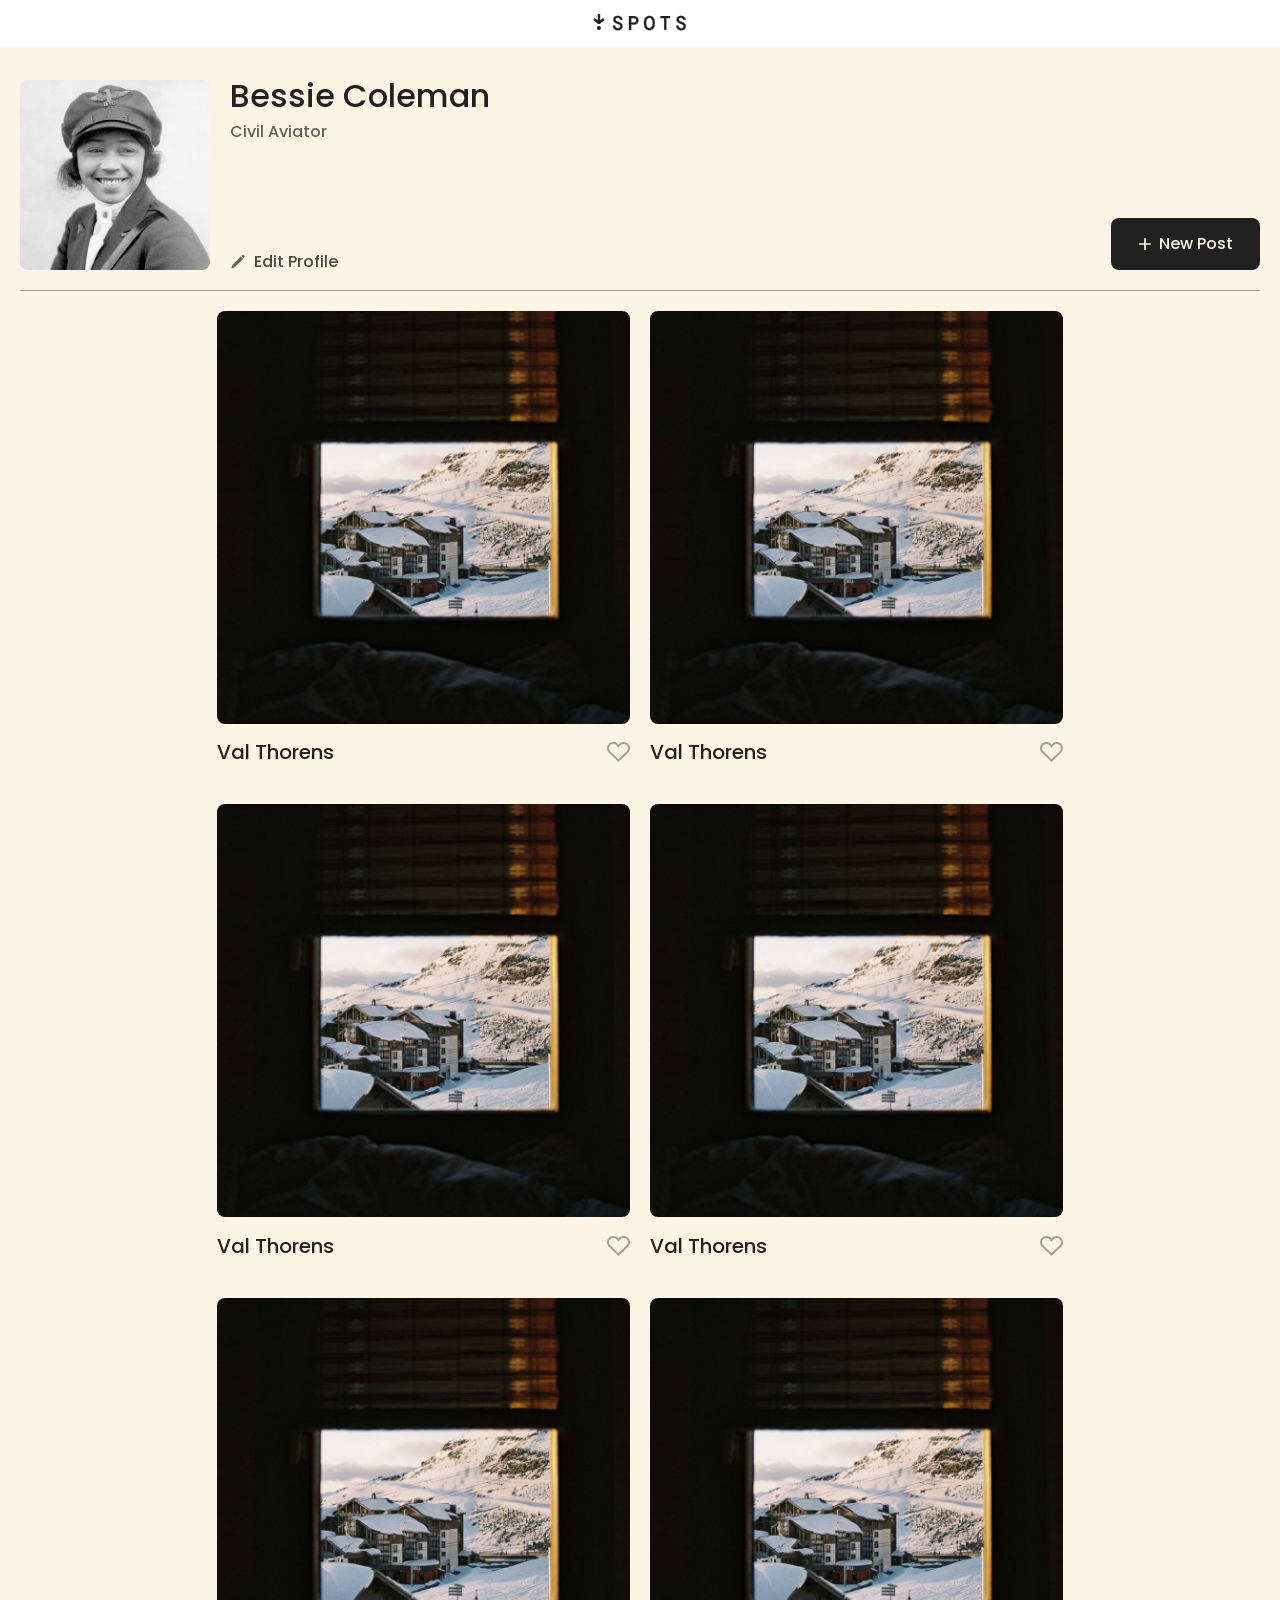
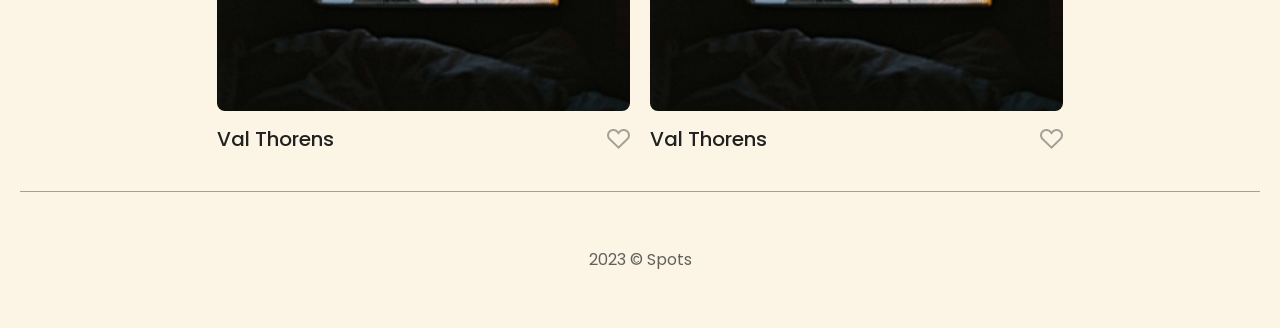
==== index.html @ b3c103d4 "Edit profile modal open and close" ====
<!DOCTYPE html>
<html lang="en">
  <!--Head-->

  <head>
    <meta charset="UTF-8" />
    <meta name="viewport" content="width=device-width, initial-scale=1.0" />
    <meta name="author" content="JP Hayes" />
    <meta name="keywords" content="Spots, Figma, Project" />
    <link rel="stylesheet" href="./pages/index.css" />
    <link rel="shortcut icon" href="./favicon.ico" type="image/x-icon" />
    <title>Spots</title>
  </head>

  <!--Body-->

  <body>
    <div class="page">
      <header class="header">
        <img src="./images/logo.svg" alt="Spots Logo" class="header__logo" />
      </header>
      <main class="content">
        <section class="profile page__section">
          <img
            src="./images/avatar.jpg"
            alt="Bessie Coleman"
            class="profile__avatar"
          />
          <div class="profile__column">
            <h1 class="profile__name">Bessie Coleman</h1>
            <p class="profile__description">Civil Aviator</p>
            <button type="button" class="profile__edit-btn">
              <img
                src="./images/pencil.svg"
                alt="Pencil Icon"
                class="profile__edit-profile"
              />Edit Profile
            </button>
          </div>
          <button type="button" class="profile__add-btn">
            <img
              src="./images/plus.svg"
              alt="Plus Icon"
              class="profile__new-post"
            />New Post
          </button>
        </section>
        <section class="cards page__section">
          <ul class="cards__list">
            <li class="card">
              <img
                src="./images/1-photo-by-moritz-feldmann-from-pexels.jpg"
                alt="Val Thorens"
                class="card__image"
              />
              <div class="card__content">
                <h2 class="card__title">Val Thorens</h2>
                <button type="button" class="card__like-btn"></button>
              </div>
            </li>
            <li class="card">
              <img
                src="./images/1-photo-by-moritz-feldmann-from-pexels.jpg"
                alt="Val Thorens"
                class="card__image"
              />
              <div class="card__content">
                <h2 class="card__title">Val Thorens</h2>
                <button type="button" class="card__like-btn"></button>
              </div>
            </li>
            <li class="card">
              <img
                src="./images/1-photo-by-moritz-feldmann-from-pexels.jpg"
                alt="Val Thorens"
                class="card__image"
              />
              <div class="card__content">
                <h2 class="card__title">Val Thorens</h2>
                <button type="button" class="card__like-btn"></button>
              </div>
            </li>
            <li class="card">
              <img
                src="./images/1-photo-by-moritz-feldmann-from-pexels.jpg"
                alt="Val Thorens"
                class="card__image"
              />
              <div class="card__content">
                <h2 class="card__title">Val Thorens</h2>
                <button type="button" class="card__like-btn"></button>
              </div>
            </li>
            <li class="card">
              <img
                src="./images/1-photo-by-moritz-feldmann-from-pexels.jpg"
                alt="Val Thorens"
                class="card__image"
              />
              <div class="card__content">
                <h2 class="card__title">Val Thorens</h2>
                <button type="button" class="card__like-btn"></button>
              </div>
            </li>
            <li class="card">
              <img
                src="./images/1-photo-by-moritz-feldmann-from-pexels.jpg"
                alt="Val Thorens"
                class="card__image"
              />
              <div class="card__content">
                <h2 class="card__title">Val Thorens</h2>
                <button type="button" class="card__like-btn"></button>
              </div>
            </li>
          </ul>
        </section>
      </main>
      <footer class="footer page__section">
        <p class="footer__content">2023 © Spots</p>
      </footer>
      <div class="modal" id="edit-modal">
        <div class="modal__container">
          <button type="submit" class="modal__close-btn">
            <img
              src="./images/close-icon.svg"
              alt="Close Button"
              class="modal__close-icon"
            />
          </button>
          <h2 class="modal__title">Edit Profile</h2>
          <form name="edit-profile" class="modal__form">
            <label for="name" class="modal__label">
              Name
              <input
                id="name"
                class="modal__input"
                placeholder="Type your name"
              />
            </label>
            <label for="description" class="modal__label">
              Description
              <input
                id="description"
                class="modal__input"
                placeholder="Describe yourself"
              />
            </label>
            <button type="submit" class="modal__submit-btn">Save</button>
          </form>
        </div>
      </div>
    </div>
    <script src="./scripts/index.js"></script>
  </body>
</html>
---- pages/index.css ----
@import url(../vendor/normalize.css);
@import url(../vendor/fonts.css);
@import url(../blocks/page.css);
@import url(../blocks/header.css);
@import url(../blocks/content.css);
@import url(../blocks/content.css);
@import url(../blocks/profile.css);
@import url(../blocks/cards.css);
@import url(../blocks/card.css);
@import url(../blocks/footer.css);
@import url(../blocks/modal.css);
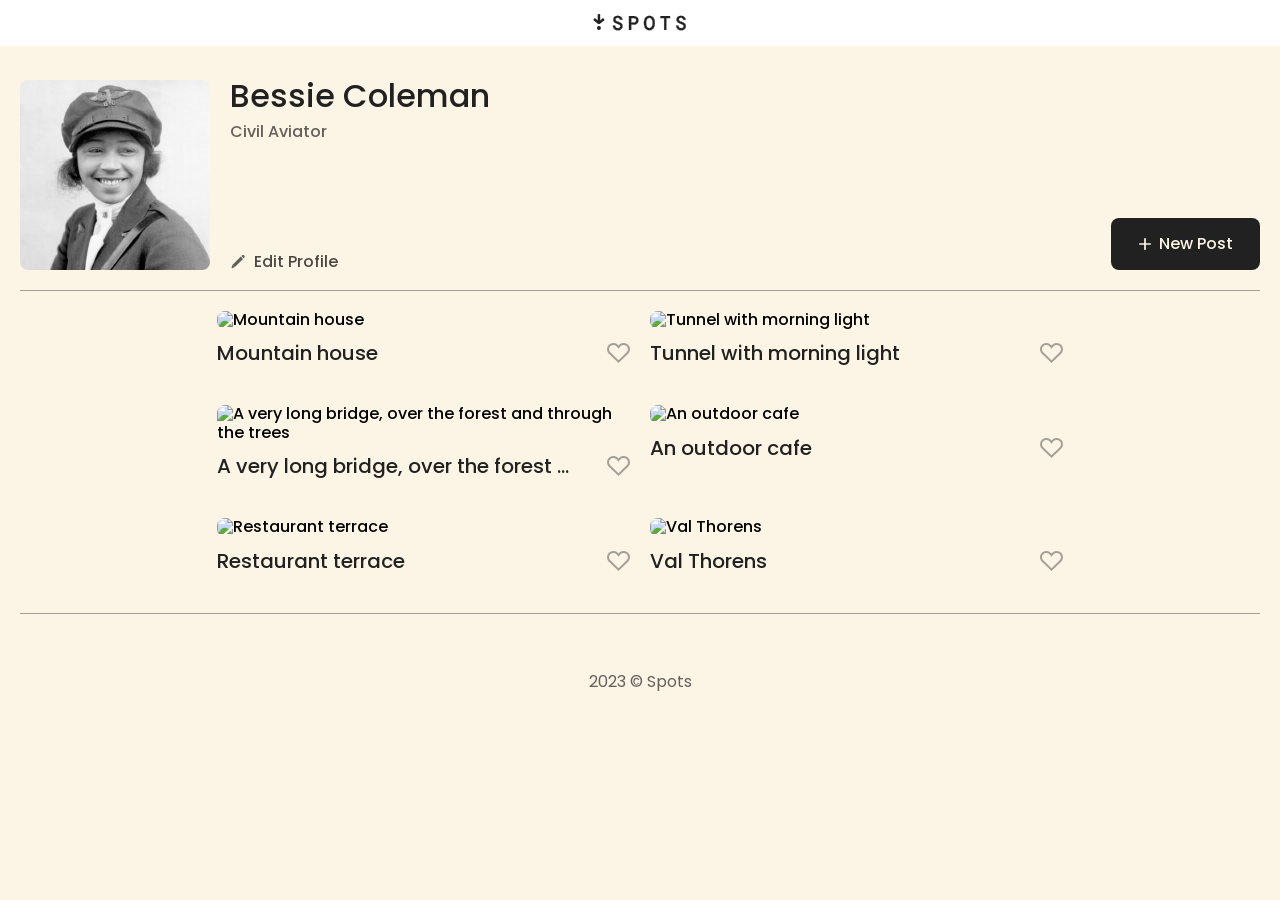
==== commit cc6c116c: "Cards added by function" ====
--- a/index.html
+++ b/index.html
@@ -47,72 +47,15 @@
         </section>
         <section class="cards page__section">
           <ul class="cards__list">
-            <li class="card">
-              <img
-                src="./images/1-photo-by-moritz-feldmann-from-pexels.jpg"
-                alt="Val Thorens"
-                class="card__image"
-              />
-              <div class="card__content">
-                <h2 class="card__title">Val Thorens</h2>
-                <button type="button" class="card__like-btn"></button>
-              </div>
-            </li>
-            <li class="card">
-              <img
-                src="./images/1-photo-by-moritz-feldmann-from-pexels.jpg"
-                alt="Val Thorens"
-                class="card__image"
-              />
-              <div class="card__content">
-                <h2 class="card__title">Val Thorens</h2>
-                <button type="button" class="card__like-btn"></button>
-              </div>
-            </li>
-            <li class="card">
-              <img
-                src="./images/1-photo-by-moritz-feldmann-from-pexels.jpg"
-                alt="Val Thorens"
-                class="card__image"
-              />
-              <div class="card__content">
-                <h2 class="card__title">Val Thorens</h2>
-                <button type="button" class="card__like-btn"></button>
-              </div>
-            </li>
-            <li class="card">
-              <img
-                src="./images/1-photo-by-moritz-feldmann-from-pexels.jpg"
-                alt="Val Thorens"
-                class="card__image"
-              />
-              <div class="card__content">
-                <h2 class="card__title">Val Thorens</h2>
-                <button type="button" class="card__like-btn"></button>
-              </div>
-            </li>
-            <li class="card">
-              <img
-                src="./images/1-photo-by-moritz-feldmann-from-pexels.jpg"
-                alt="Val Thorens"
-                class="card__image"
-              />
-              <div class="card__content">
-                <h2 class="card__title">Val Thorens</h2>
-                <button type="button" class="card__like-btn"></button>
-              </div>
-            </li>
-            <li class="card">
-              <img
-                src="./images/1-photo-by-moritz-feldmann-from-pexels.jpg"
-                alt="Val Thorens"
-                class="card__image"
-              />
-              <div class="card__content">
-                <h2 class="card__title">Val Thorens</h2>
-                <button type="button" class="card__like-btn"></button>
-              </div>
-            </li>
+            <template id="card-template">
+              <li class="card">
+                <img src="" alt="" class="card__image" />
+                <div class="card__content">
+                  <h2 class="card__title"></h2>
+                  <button type="button" class="card__like-btn"></button>
+                </div>
+              </li>
+            </template>
           </ul>
         </section>
       </main>
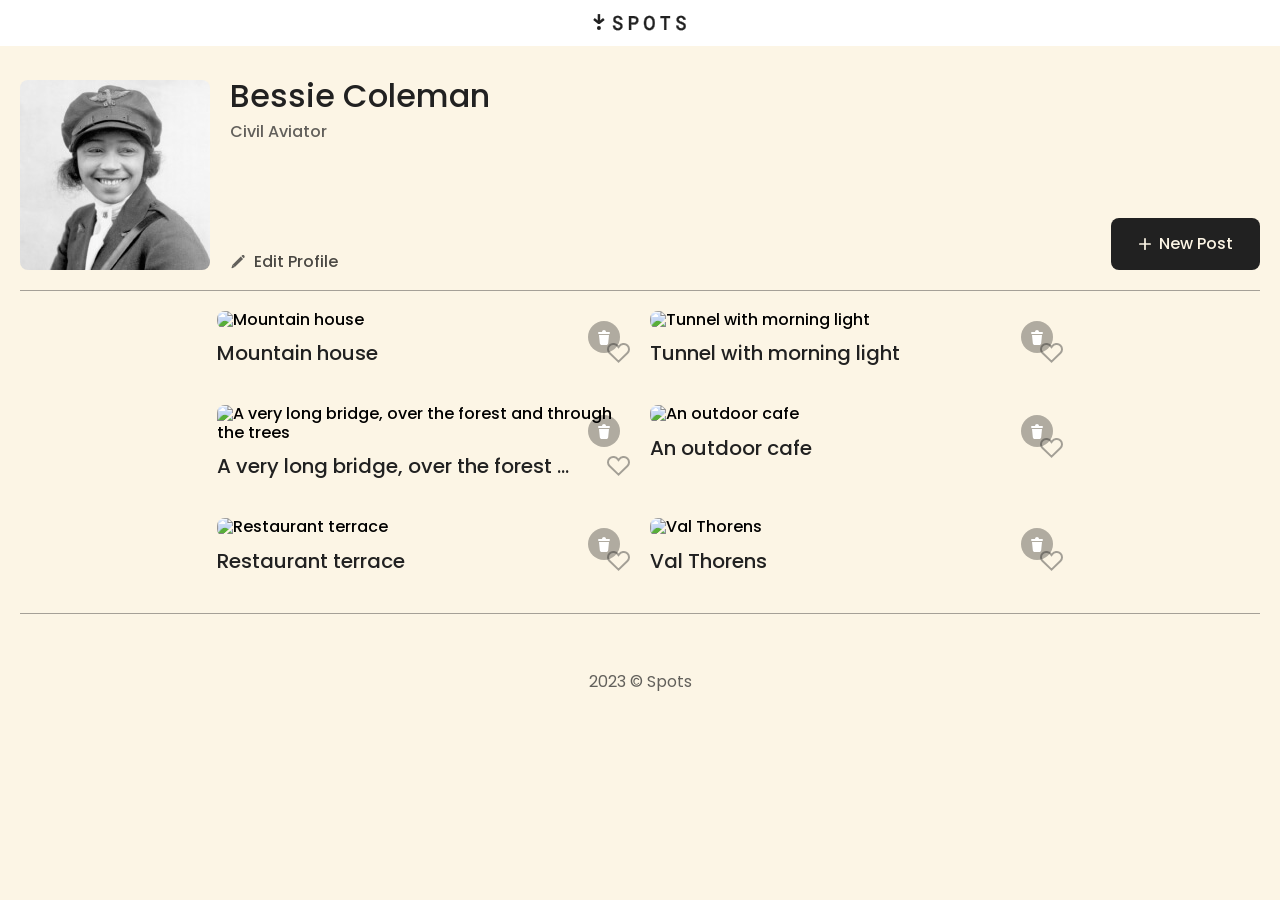
==== commit 1c69b19e: "Added HTML and CSS for delete button" ====
--- a/index.html
+++ b/index.html
@@ -49,7 +49,10 @@
           <ul class="cards__list">
             <template id="card-template">
               <li class="card">
-                <img src="" alt="" class="card__image" />
+                <div class="card__profile">
+                  <img src="" alt="" class="card__image" />
+                  <button type="button" class="card__delete-btn"></button>
+                </div>
                 <div class="card__content">
                   <h2 class="card__title"></h2>
                   <button type="button" class="card__like-btn"></button>
@@ -64,7 +67,7 @@
       </footer>
       <div class="modal" id="edit-modal">
         <div class="modal__container">
-          <button type="submit" class="modal__close-btn">
+          <button type="button" class="modal__close-btn">
             <img
               src="./images/close-icon.svg"
               alt="Close Button"
@@ -79,6 +82,7 @@
                 id="name"
                 class="modal__input"
                 placeholder="Type your name"
+                required
               />
             </label>
             <label for="description" class="modal__label">
@@ -93,6 +97,38 @@
           </form>
         </div>
       </div>
+      <div class="modal" id="new-post-modal">
+        <div class="modal__container">
+          <button type="button" class="modal__close-btn">
+            <img
+              src="./images/close-icon.svg"
+              alt="Close Button"
+              class="modal__close-icon"
+            />
+          </button>
+          <h2 class="modal__title">New post</h2>
+          <form name="new-post" class="modal__form">
+            <label for="image-link" class="modal__label">
+              Image link
+              <input
+                id="image-link"
+                class="modal__input"
+                placeholder="Paste a link to the picture"
+                required
+              />
+            </label>
+            <label for="caption" class="modal__label">
+              Caption
+              <input
+                id="caption"
+                class="modal__input"
+                placeholder="Type your caption"
+              />
+            </label>
+            <button type="submit" class="modal__submit-btn">Save</button>
+          </form>
+        </div>
+      </div>
     </div>
     <script src="./scripts/index.js"></script>
   </body>
